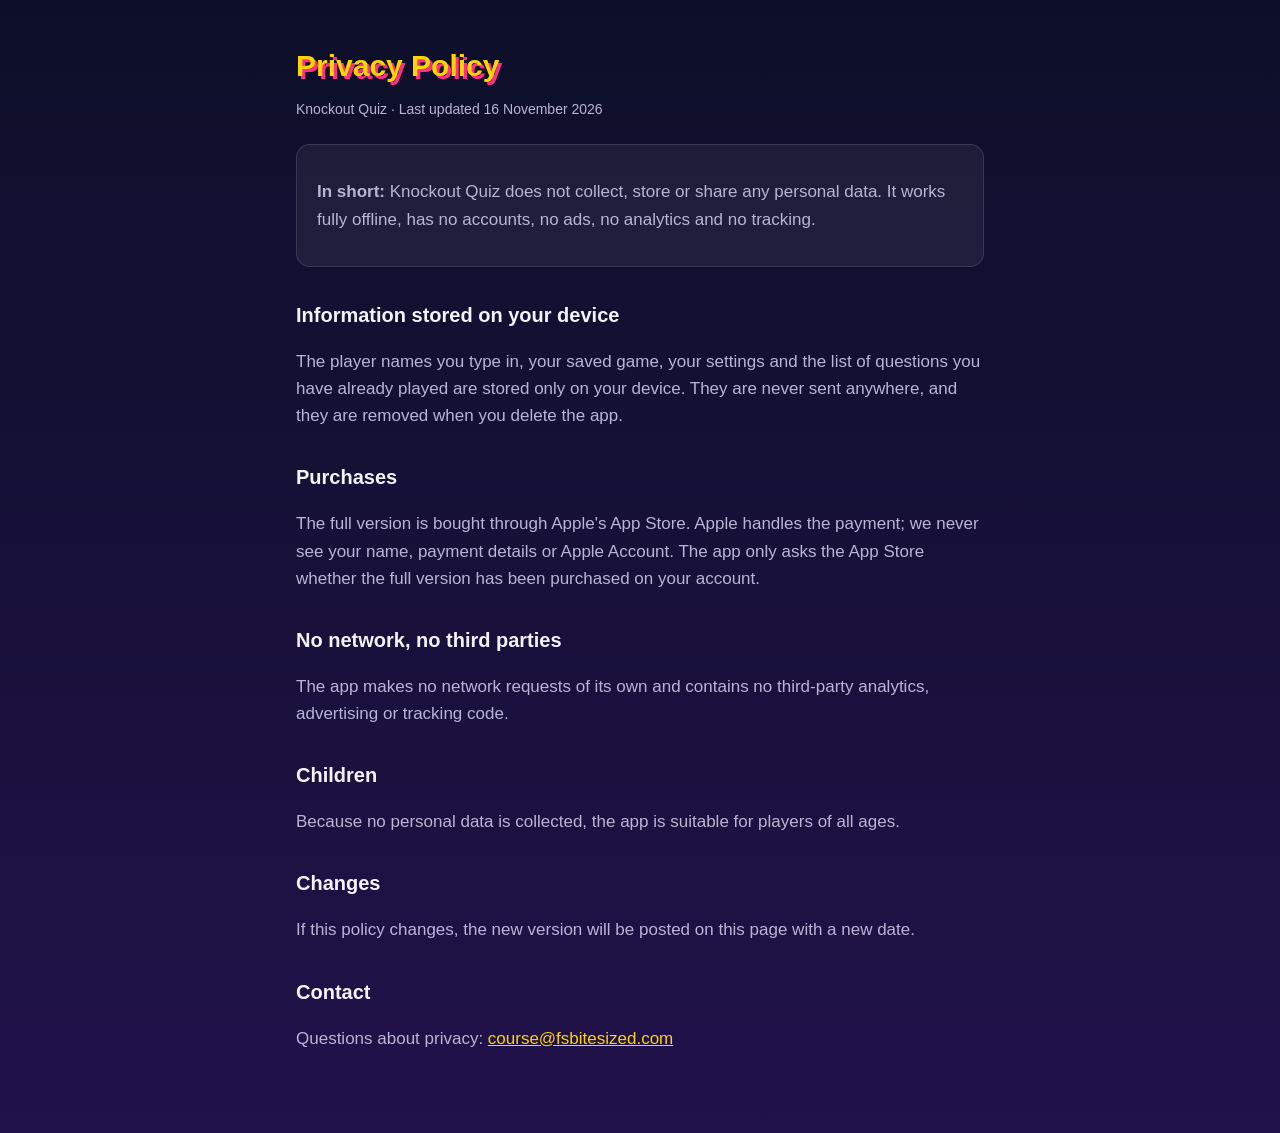
==== privacy.html @ e561a484 "Knockout Quiz support and privacy pages" ====
<!doctype html><html lang="en"><head><meta charset="utf-8"><meta name="viewport" content="width=device-width,initial-scale=1">
<title>Knockout Quiz Privacy</title><style>
:root{--bg:#0d0f29;--bg2:#21124a;--fg:#f4f2ff;--muted:#b9b4d6;--accent:#ffd400;--pink:#ff2e88;--card:rgba(255,255,255,.06)}
*{box-sizing:border-box}html{background:var(--bg)}
body{margin:0;min-height:100vh;background:linear-gradient(180deg,var(--bg),var(--bg2));color:var(--fg);
font:17px/1.6 -apple-system,BlinkMacSystemFont,"Segoe UI",Roboto,sans-serif}
main{max-width:720px;margin:0 auto;padding:48px 16px 64px}
h1{font-size:30px;line-height:1.2;color:var(--accent);margin:0 0 4px;text-shadow:3px 3px 0 var(--pink)}
h2{font-size:20px;margin:32px 0 8px}p,li{color:var(--muted)}a{color:var(--accent)}
.card{background:var(--card);border:1px solid rgba(255,255,255,.12);border-radius:14px;padding:16px 20px;margin-top:24px}
.small{font-size:14px}
</style></head><body><main>
<h1>Privacy Policy</h1><p class="small">Knockout Quiz · Last updated 16 November 2026</p>
<div class="card"><p><strong>In short:</strong> Knockout Quiz does not collect, store or share any personal data. It works fully offline, has no accounts, no ads, no analytics and no tracking.</p></div>
<h2>Information stored on your device</h2>
<p>The player names you type in, your saved game, your settings and the list of questions you have already played are stored only on your device. They are never sent anywhere, and they are removed when you delete the app.</p>
<h2>Purchases</h2>
<p>The full version is bought through Apple's App Store. Apple handles the payment; we never see your name, payment details or Apple Account. The app only asks the App Store whether the full version has been purchased on your account.</p>
<h2>No network, no third parties</h2>
<p>The app makes no network requests of its own and contains no third-party analytics, advertising or tracking code.</p>
<h2>Children</h2>
<p>Because no personal data is collected, the app is suitable for players of all ages.</p>
<h2>Changes</h2>
<p>If this policy changes, the new version will be posted on this page with a new date.</p>
<h2>Contact</h2>
<p>Questions about privacy: <a href="mailto:course@fsbitesized.com">course@fsbitesized.com</a></p>
</main></body></html>
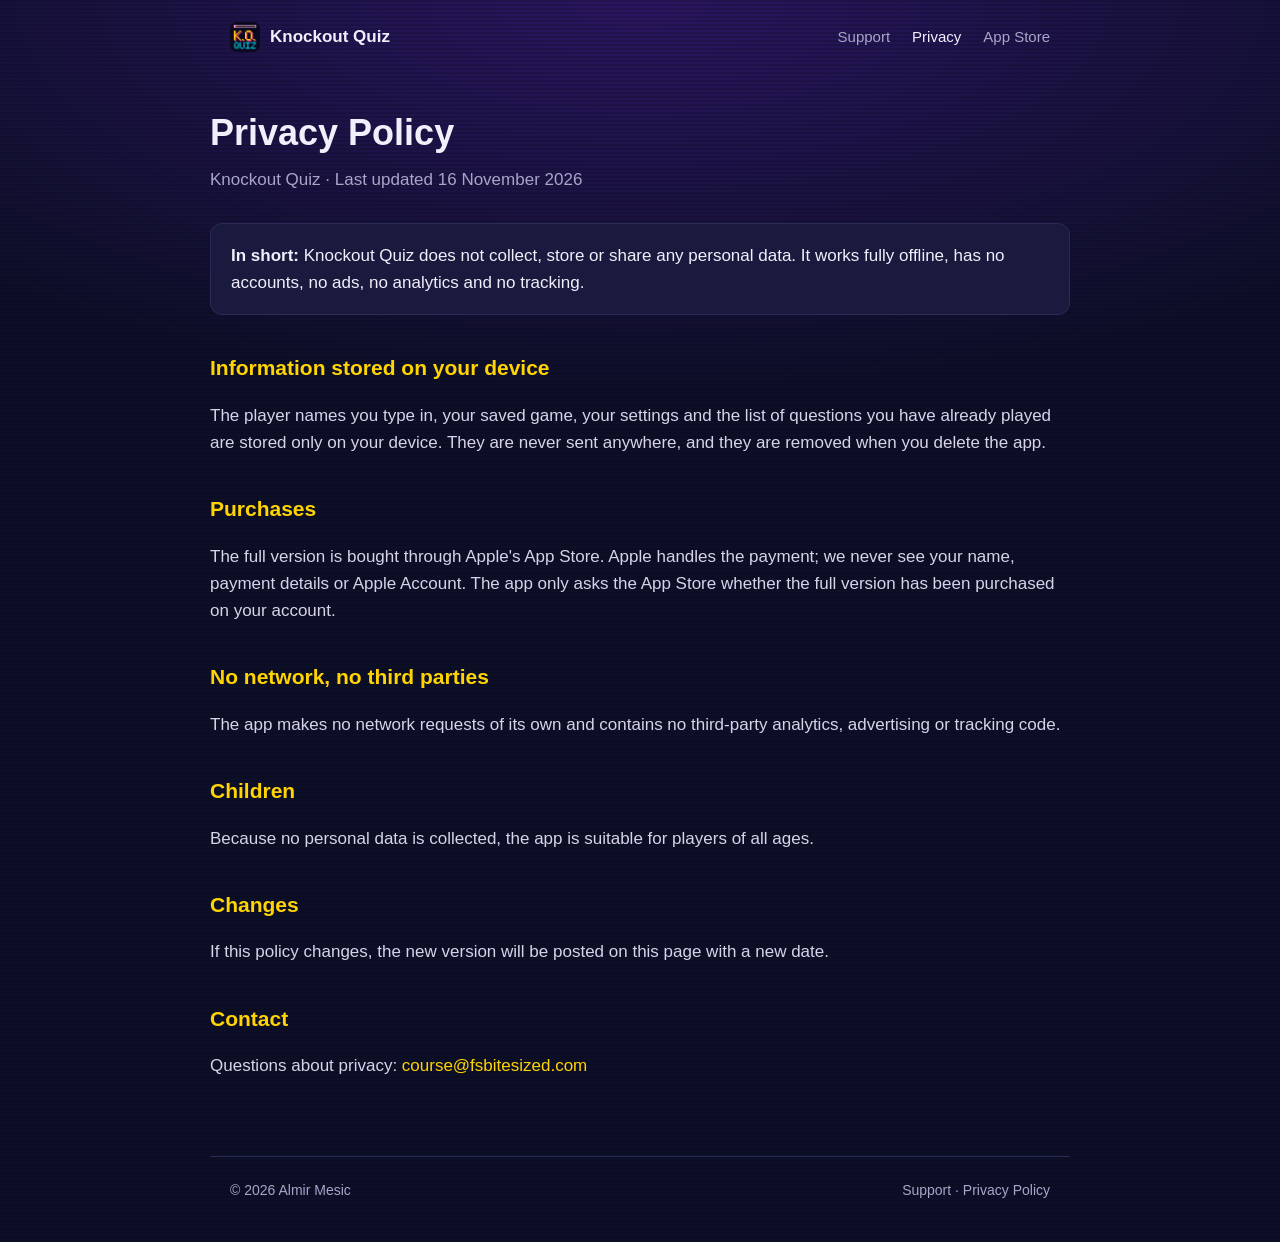
==== commit 93a970b7: "Product page redesign: shared style, centred hero, gameplay video, screenshots and FAQ" ====
--- a/privacy.html
+++ b/privacy.html
@@ -1,27 +1,53 @@
-<!doctype html><html lang="en"><head><meta charset="utf-8"><meta name="viewport" content="width=device-width,initial-scale=1">
-<title>Knockout Quiz Privacy</title><style>
-:root{--bg:#0d0f29;--bg2:#21124a;--fg:#f4f2ff;--muted:#b9b4d6;--accent:#ffd400;--pink:#ff2e88;--card:rgba(255,255,255,.06)}
-*{box-sizing:border-box}html{background:var(--bg)}
-body{margin:0;min-height:100vh;background:linear-gradient(180deg,var(--bg),var(--bg2));color:var(--fg);
-font:17px/1.6 -apple-system,BlinkMacSystemFont,"Segoe UI",Roboto,sans-serif}
-main{max-width:720px;margin:0 auto;padding:48px 16px 64px}
-h1{font-size:30px;line-height:1.2;color:var(--accent);margin:0 0 4px;text-shadow:3px 3px 0 var(--pink)}
-h2{font-size:20px;margin:32px 0 8px}p,li{color:var(--muted)}a{color:var(--accent)}
-.card{background:var(--card);border:1px solid rgba(255,255,255,.12);border-radius:14px;padding:16px 20px;margin-top:24px}
-.small{font-size:14px}
-</style></head><body><main>
-<h1>Privacy Policy</h1><p class="small">Knockout Quiz · Last updated 16 November 2026</p>
-<div class="card"><p><strong>In short:</strong> Knockout Quiz does not collect, store or share any personal data. It works fully offline, has no accounts, no ads, no analytics and no tracking.</p></div>
-<h2>Information stored on your device</h2>
-<p>The player names you type in, your saved game, your settings and the list of questions you have already played are stored only on your device. They are never sent anywhere, and they are removed when you delete the app.</p>
-<h2>Purchases</h2>
-<p>The full version is bought through Apple's App Store. Apple handles the payment; we never see your name, payment details or Apple Account. The app only asks the App Store whether the full version has been purchased on your account.</p>
-<h2>No network, no third parties</h2>
-<p>The app makes no network requests of its own and contains no third-party analytics, advertising or tracking code.</p>
-<h2>Children</h2>
-<p>Because no personal data is collected, the app is suitable for players of all ages.</p>
-<h2>Changes</h2>
-<p>If this policy changes, the new version will be posted on this page with a new date.</p>
-<h2>Contact</h2>
-<p>Questions about privacy: <a href="mailto:course@fsbitesized.com">course@fsbitesized.com</a></p>
-</main></body></html>
+<!doctype html>
+<html lang="en">
+<head>
+  <meta charset="utf-8">
+  <meta name="viewport" content="width=device-width, initial-scale=1">
+  <title>Knockout Quiz – Privacy Policy</title>
+  <meta name="description" content="Knockout Quiz does not collect any personal data.">
+  <meta property="og:title" content="Knockout Quiz">
+  <meta property="og:description" content="The party trivia game where the last player standing wins.">
+  <meta property="og:image" content="https://mesic.github.io/knockoutquiz/assets/og.jpg">
+  <meta name="twitter:card" content="summary_large_image">
+  <meta name="theme-color" content="#0d0f29">
+  <link rel="icon" type="image/png" href="assets/icon-256.png">
+  <link rel="apple-touch-icon" href="assets/icon-256.png">
+  <link rel="preconnect" href="https://fonts.googleapis.com">
+  <link rel="preconnect" href="https://fonts.gstatic.com" crossorigin>
+  <link rel="stylesheet" href="https://fonts.googleapis.com/css2?family=Press+Start+2P&display=swap">
+  <link rel="stylesheet" href="assets/style.css">
+</head>
+<body>
+  <nav class="nav">
+    <a class="brand" href="./"><img src="assets/icon-256.png" alt=""><span>Knockout Quiz</span></a>
+    <div class="nav-links">
+      <a href="support.html">Support</a>
+      <a href="privacy.html" aria-current="page">Privacy</a>
+      <a href="./#get">App Store</a>
+    </div>
+  </nav>
+
+  <main class="wrap page">
+    <h1>Privacy Policy</h1>
+    <p class="meta">Knockout Quiz · Last updated 16 November 2026</p>
+    <div class="contact"><strong>In short:</strong> Knockout Quiz does not collect, store or share any personal data. It works fully offline, has no accounts, no ads, no analytics and no tracking.</div>
+    <h2>Information stored on your device</h2>
+    <p>The player names you type in, your saved game, your settings and the list of questions you have already played are stored only on your device. They are never sent anywhere, and they are removed when you delete the app.</p>
+    <h2>Purchases</h2>
+    <p>The full version is bought through Apple's App Store. Apple handles the payment; we never see your name, payment details or Apple Account. The app only asks the App Store whether the full version has been purchased on your account.</p>
+    <h2>No network, no third parties</h2>
+    <p>The app makes no network requests of its own and contains no third-party analytics, advertising or tracking code.</p>
+    <h2>Children</h2>
+    <p>Because no personal data is collected, the app is suitable for players of all ages.</p>
+    <h2>Changes</h2>
+    <p>If this policy changes, the new version will be posted on this page with a new date.</p>
+    <h2>Contact</h2>
+    <p>Questions about privacy: <a href="mailto:course@fsbitesized.com">course@fsbitesized.com</a></p>
+  </main>
+
+  <footer>
+    <span>© 2026 Almir Mesic</span>
+    <span><a href="support.html">Support</a> · <a href="privacy.html">Privacy Policy</a></span>
+  </footer>
+</body>
+</html>
--- a/assets/style.css
+++ b/assets/style.css
@@ -0,0 +1,140 @@
+:root {
+  --bg: #0d0f29;
+  --bg-raised: #191a3d;
+  --line: #2b2c55;
+  --text: #f1effb;
+  --muted: #a9a5c8;
+  --yellow: #ffd400;
+  --pink: #ff2e88;
+  --cyan: #00f0ff;
+  --yellow-soft: rgba(255, 212, 0, 0.1);
+  --pixel: "Press Start 2P", ui-monospace, monospace;
+  --max: 860px;
+}
+
+* { box-sizing: border-box; }
+
+html { -webkit-text-size-adjust: 100%; background: var(--bg); }
+
+body {
+  margin: 0;
+  background:
+    repeating-linear-gradient(0deg, rgba(0, 0, 0, 0.14) 0 2px, transparent 2px 4px),
+    radial-gradient(120% 70% at 50% 0%, #2a1660 0%, var(--bg) 62%) fixed,
+    var(--bg);
+  color: var(--text);
+  font: 17px/1.6 -apple-system, BlinkMacSystemFont, "SF Pro Text", "Helvetica Neue", Arial, sans-serif;
+  overflow-x: hidden;
+}
+
+a { color: var(--yellow); text-decoration: none; }
+a:hover { text-decoration: underline; }
+img, video { display: block; max-width: 100%; height: auto; }
+
+.wrap { max-width: var(--max); margin: 0 auto; padding: 0 20px; }
+
+/* Top bar */
+.nav {
+  display: flex; align-items: center; justify-content: space-between; gap: 16px;
+  max-width: var(--max); margin: 0 auto; padding: 22px 20px;
+}
+.brand { display: flex; align-items: center; gap: 10px; color: var(--text); font-weight: 600; white-space: nowrap; }
+.brand img { width: 30px; height: 30px; border-radius: 7px; }
+.brand:hover { text-decoration: none; }
+.nav-links { display: flex; gap: 22px; font-size: 15px; }
+.nav-links a { color: var(--muted); white-space: nowrap; }
+.nav-links a:hover, .nav-links a[aria-current="page"] { color: var(--text); text-decoration: none; }
+
+/* Home: hero */
+.hero { text-align: center; padding: 36px 0 20px; }
+.hero img.icon { width: 148px; height: 148px; margin: 0 auto; border-radius: 33px; box-shadow: 0 18px 60px rgba(255, 46, 136, 0.25); }
+.hero h1 {
+  font: clamp(28px, 6vw, 46px)/1.2 var(--pixel); margin: 30px 0 10px; color: var(--yellow);
+  text-shadow: 4px 4px 0 var(--pink), 8px 8px 0 var(--cyan);
+}
+.hero .tagline { font-size: 22px; color: var(--text); margin: 18px 0 10px; }
+.hero .lead { color: var(--muted); max-width: 560px; margin: 0 auto 28px; }
+.badge {
+  display: inline-block; padding: 12px 22px; border-radius: 10px; font-weight: 600;
+  border: 2px solid var(--yellow); color: var(--yellow); background: var(--yellow-soft);
+}
+a.badge { background: var(--yellow); color: var(--bg); box-shadow: 4px 4px 0 var(--pink); }
+a.badge:hover { text-decoration: none; filter: brightness(1.06); }
+.chips { display: flex; flex-wrap: wrap; justify-content: center; gap: 8px; margin: 22px 0 0; padding: 0; list-style: none; }
+.chips li { font-size: 14px; color: var(--muted); border: 1px solid var(--line); border-radius: 999px; padding: 4px 12px; }
+
+/* Health bars, a small arcade touch */
+.bars { display: flex; align-items: center; gap: 10px; max-width: 360px; margin: 0 auto 30px; font: 10px var(--pixel); }
+.bars .bar { flex: 1; height: 14px; border: 3px solid #fff; background: #3a0b2a; position: relative; }
+.bars .p1 i { position: absolute; inset: 0; background: var(--yellow); }
+.bars .p2 i { position: absolute; top: 0; bottom: 0; right: 0; width: 8%; background: var(--pink); }
+
+/* Home: the game in action */
+.usecase { margin: 56px 0 8px; text-align: center; }
+.phone {
+  width: min(300px, 78vw); margin: 0 auto; padding: 11px; border-radius: 46px; background: #05050f;
+  box-shadow: 0 0 0 2px var(--line), 0 30px 80px rgba(0, 0, 0, 0.55), 0 0 120px rgba(0, 240, 255, 0.12);
+}
+.phone video { width: 100%; aspect-ratio: 886 / 1920; object-fit: cover; border-radius: 36px; background: var(--bg); }
+.usecase h2, .section-title { font-size: 28px; margin: 34px 0 8px; }
+.usecase p, .section-lead { color: var(--muted); max-width: 580px; margin: 0 auto; }
+
+.steps { display: grid; grid-template-columns: repeat(2, 1fr); gap: 14px; margin: 30px 0 0; text-align: left; }
+.step { display: flex; gap: 14px; background: var(--bg-raised); border: 1px solid var(--line); border-radius: 12px; padding: 18px; }
+.step b {
+  flex: none; width: 34px; height: 34px; display: grid; place-items: center; border-radius: 6px;
+  background: var(--cyan); color: var(--bg); font: 14px var(--pixel);
+}
+.step h3 { margin: 0 0 4px; font-size: 16px; }
+.step p { margin: 0; color: var(--muted); font-size: 15px; }
+
+.gallery { display: grid; grid-template-columns: repeat(4, 1fr); gap: 14px; margin: 56px 0 44px; }
+.gallery figure { margin: 0; }
+.gallery img { width: 100%; border-radius: 18px; border: 5px solid #05050f; box-shadow: 0 0 0 1px var(--line); }
+.gallery figcaption { color: var(--muted); font-size: 14px; margin-top: 8px; text-align: center; }
+
+.features { display: grid; grid-template-columns: repeat(3, 1fr); gap: 14px; margin-bottom: 20px; }
+.feature { background: var(--bg-raised); border: 1px solid var(--line); border-radius: 12px; padding: 18px; }
+.feature h3 { margin: 0 0 6px; font-size: 16px; color: var(--yellow); }
+.feature p { margin: 0; color: var(--muted); font-size: 15px; }
+
+.price { text-align: center; margin: 44px 0 64px; }
+.price .free { font: 18px/1.5 var(--pixel); color: var(--yellow); text-shadow: 3px 3px 0 var(--pink); margin: 0 0 10px; }
+.price p { color: var(--muted); max-width: 520px; margin: 0 auto 22px; }
+
+/* Text pages */
+.page { padding: 20px 0 60px; }
+.page h1 { font-size: 36px; margin: 10px 0 4px; }
+.page .meta { color: var(--muted); margin: 0 0 30px; }
+.page h2 { font-size: 21px; color: var(--yellow); margin: 36px 0 8px; }
+.page p, .page li { color: #d6d3ea; }
+.page ul { padding-left: 22px; }
+.contact {
+  background: var(--bg-raised); border: 1px solid var(--line); border-radius: 12px;
+  padding: 18px 20px; margin: 10px 0 8px;
+}
+.contact strong { color: var(--text); }
+details {
+  background: var(--bg-raised); border: 1px solid var(--line); border-radius: 12px;
+  padding: 14px 18px; margin: 10px 0;
+}
+summary { cursor: pointer; font-weight: 600; color: var(--text); }
+details[open] summary { margin-bottom: 8px; }
+details p { margin: 0; }
+
+footer {
+  border-top: 1px solid var(--line); color: var(--muted); font-size: 14px;
+  max-width: var(--max); margin: 0 auto; padding: 22px 20px 40px;
+  display: flex; justify-content: space-between; gap: 16px; flex-wrap: wrap;
+}
+footer a { color: var(--muted); }
+footer a:hover { color: var(--text); }
+
+@media (max-width: 720px) {
+  .steps, .features { grid-template-columns: 1fr; }
+  .gallery { grid-template-columns: repeat(2, 1fr); }
+  .nav-links { gap: 16px; font-size: 14px; }
+}
+@media (max-width: 480px) {
+  .brand span { display: none; }
+}
